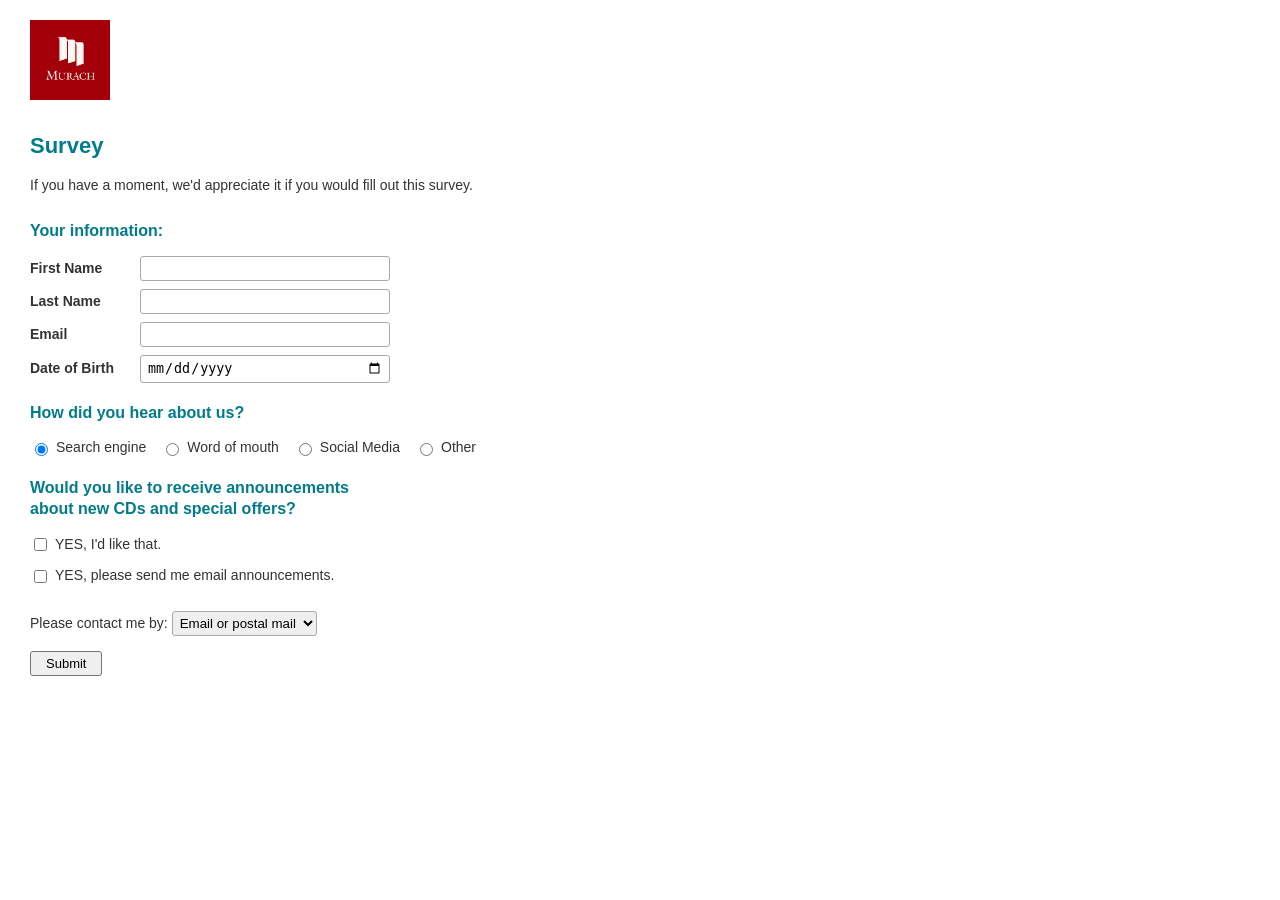
==== src/main/webapp/index.html @ 43de8ee8 "feat: email list survey app (JSP/Servlet) with Docker deploy for Render" ====
<!DOCTYPE html>
<html lang="en">
<head>
    <meta charset="UTF-8">
    <meta name="viewport" content="width=device-width, initial-scale=1.0">
    <title>Murach Survey</title>
    <link rel="stylesheet" href="styles/main.css">
</head>
<body>
    <main class="survey-container">
        <header>
            <!-- Đã cập nhật đường dẫn ảnh vào thư mục image -->
            <img src="image/images.png" alt="Murach Logo" class="logo">
            <h1>Survey</h1>
            <p class="intro-text">If you have a moment, we'd appreciate it if you would fill out this survey.</p>
        </header>

        <form action="emailList" method="POST">

            <section class="form-section">
                <h2>Your information:</h2>

                <div class="input-group">
                    <label for="firstName">First Name</label>
                    <input type="text" id="firstName" name="firstName" required>
                </div>
                <div class="input-group">
                    <label for="lastName">Last Name</label>
                    <input type="text" id="lastName" name="lastName" required>
                </div>
                <div class="input-group">
                    <label for="email">Email</label>
                    <input type="email" id="email" name="email" required>
                </div>
                <div class="input-group">
                    <label for="dob">Date of Birth</label>
                    <input type="date" id="dob" name="dob">
                </div>
            </section>

            <section class="form-section">
                <h2>How did you hear about us?</h2>
                <div class="radio-group">
                    <label><input type="radio" name="hearAbout" value="search" checked> Search engine</label>
                    <label><input type="radio" name="hearAbout" value="word"> Word of mouth</label>
                    <label><input type="radio" name="hearAbout" value="social"> Social Media</label>
                    <label><input type="radio" name="hearAbout" value="other"> Other</label>
                </div>
            </section>

            <section class="form-section">
                <h2>Would you like to receive announcements<br>about new CDs and special offers?</h2>
                <div class="checkbox-group">
                    <label><input type="checkbox" name="announcements" value="like"> YES, I'd like that.</label>
                    <label><input type="checkbox" name="announcements" value="email_announcements"> YES, please send me email announcements.</label>
                </div>
            </section>

            <section class="contact-method">
                <label for="contactBy">Please contact me by:</label>
                <select name="contactBy" id="contactBy">
                    <option value="email_or_postal">Email or postal mail</option>
                    <option value="email">Email</option>
                    <option value="postal">Postal mail</option>
                </select>
            </section>

            <button type="submit" class="submit-btn">Submit</button>
        </form>
    </main>
</body>
</html>
---- src/main/webapp/styles/main.css ----
:root {
    --primary-teal: #007c8a;
    --text-dark: #333;
    --border-gray: #a9a9a9;
    --bg-btn: #efefef;
    --bg-btn-hover: #e5e5e5;
}

*, *::before, *::after {
    box-sizing: border-box;
}

body {
    font-family: Arial, sans-serif;
    color: var(--text-dark);
    margin: 20px 30px;
    line-height: 1.4;
}

.survey-container {
    max-width: 800px;
}

.logo {
    height: 80px;
    margin-bottom: 10px;
}

header h1 {
    color: var(--primary-teal);
    font-size: 22px;
    margin-bottom: 10px;
}

.intro-text {
    font-size: 14px;
    margin-bottom: 25px;
}

.form-section {
    margin-bottom: 20px;
}

.form-section h2 {
    color: var(--primary-teal);
    font-size: 16px;
    margin-bottom: 15px;
    line-height: 1.3;
}

.input-group {
    display: flex;
    align-items: center;
    margin-bottom: 8px;
}

.input-group label {
    flex: 0 0 110px;
    font-weight: bold;
    font-size: 14px;
}

.input-group input {
    flex: 0 0 250px;
    padding: 4px 6px;
    border: 1px solid var(--border-gray);
    border-radius: 3px;
    transition: border-color 0.3s ease, box-shadow 0.3s ease;
}

.input-group input:focus {
    border-color: var(--primary-teal);
    outline: none;
    box-shadow: 0 0 4px rgba(0, 124, 138, 0.3);
}

.radio-group {
    display: flex;
    gap: 15px;
    font-size: 14px;
    flex-wrap: wrap;
}

.checkbox-group {
    display: flex;
    flex-direction: column;
    gap: 12px;
    font-size: 14px;
}

.radio-group label, .checkbox-group label {
    display: flex;
    align-items: center;
    gap: 5px;
    cursor: pointer;
}

.contact-method {
    font-size: 14px;
    margin-top: 25px;
    margin-bottom: 15px;
}

.contact-method select {
    padding: 3px;
    border: 1px solid var(--border-gray);
    border-radius: 3px;
}

.submit-btn {
    padding: 4px 15px;
    background-color: var(--bg-btn);
    border: 1px solid #767676;
    border-radius: 3px;
    font-size: 13px;
    cursor: pointer;
    transition: background-color 0.2s ease;
}

.submit-btn:hover {
    background-color: var(--bg-btn-hover);
}

/* Trang kết quả sau khi submit */
.result-row {
    display: flex;
    margin-bottom: 12px;
    font-size: 15px;
    align-items: baseline;
}
.result-row label {
    flex: 0 0 160px; /* Giữ độ rộng nhãn cố định để thẳng hàng */
    font-weight: bold;
    color: var(--primary-teal, #007c8a);
}
.result-row span {
    flex: 1;
    color: #333;
}
.announcement-list {
    margin: 0;
    padding-left: 20px;
}
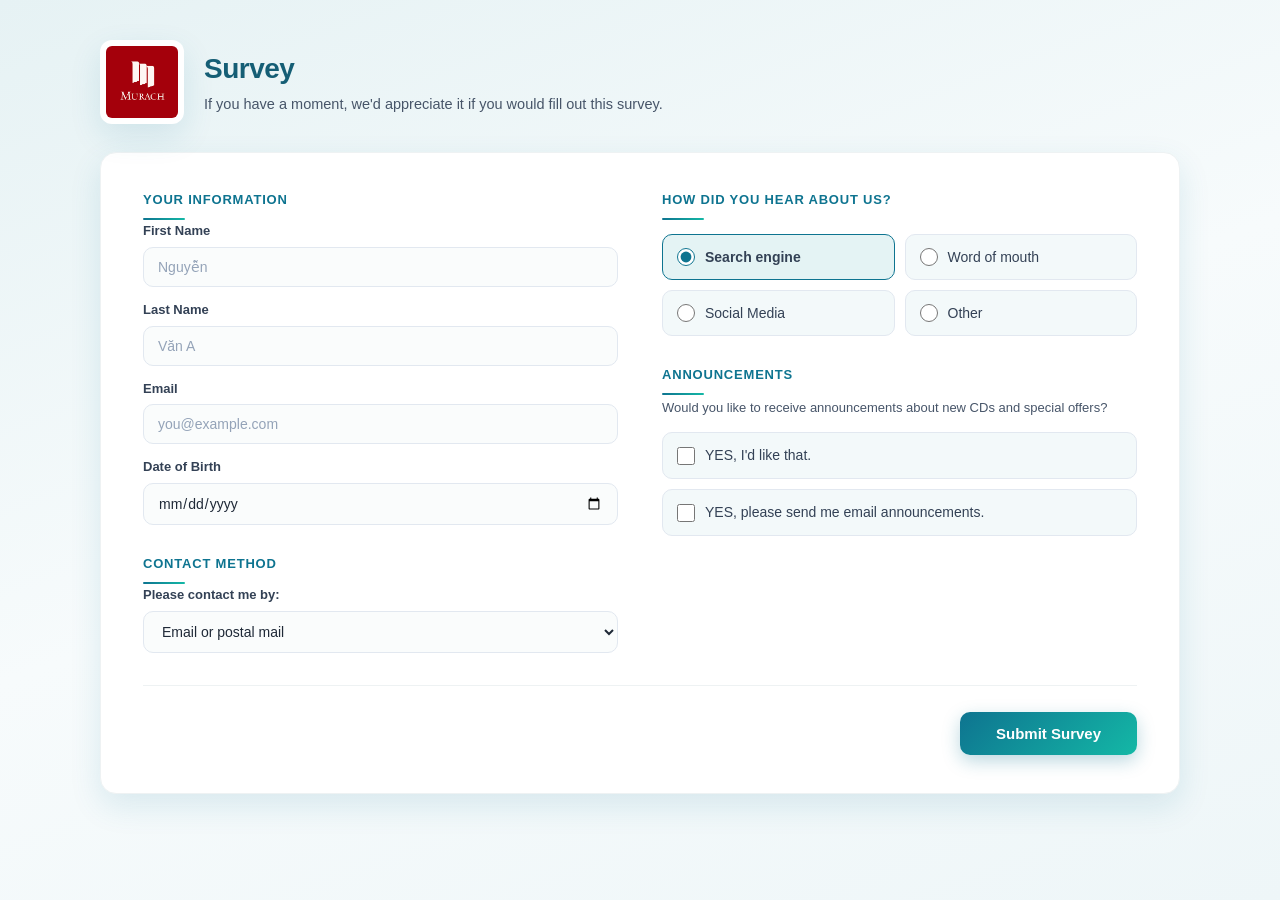
==== commit 0cc631b2: "style: redesign survey form with two-column card layout" ====
--- a/src/main/webapp/index.html
+++ b/src/main/webapp/index.html
@@ -8,64 +8,80 @@
 </head>
 <body>
     <main class="survey-container">
-        <header>
-            <!-- Đã cập nhật đường dẫn ảnh vào thư mục image -->
+
+        <header class="hero">
             <img src="image/images.png" alt="Murach Logo" class="logo">
-            <h1>Survey</h1>
-            <p class="intro-text">If you have a moment, we'd appreciate it if you would fill out this survey.</p>
+            <div class="hero-text">
+                <h1>Survey</h1>
+                <p class="intro-text">If you have a moment, we'd appreciate it if you would fill out this survey.</p>
+            </div>
         </header>
 
-        <form action="emailList" method="POST">
+        <form action="emailList" method="POST" class="survey-card">
 
-            <section class="form-section">
-                <h2>Your information:</h2>
+            <div class="form-grid">
 
-                <div class="input-group">
-                    <label for="firstName">First Name</label>
-                    <input type="text" id="firstName" name="firstName" required>
+                <div class="col">
+                    <section class="form-section">
+                        <h2>Your information</h2>
+
+                        <div class="input-group">
+                            <label for="firstName">First Name</label>
+                            <input type="text" id="firstName" name="firstName" placeholder="Nguyễn" required>
+                        </div>
+                        <div class="input-group">
+                            <label for="lastName">Last Name</label>
+                            <input type="text" id="lastName" name="lastName" placeholder="Văn A" required>
+                        </div>
+                        <div class="input-group">
+                            <label for="email">Email</label>
+                            <input type="email" id="email" name="email" placeholder="you@example.com" required>
+                        </div>
+                        <div class="input-group">
+                            <label for="dob">Date of Birth</label>
+                            <input type="date" id="dob" name="dob">
+                        </div>
+                    </section>
+
+                    <section class="form-section">
+                        <h2>Contact method</h2>
+                        <div class="contact-method">
+                            <label for="contactBy">Please contact me by:</label>
+                            <select name="contactBy" id="contactBy">
+                                <option value="email_or_postal">Email or postal mail</option>
+                                <option value="email">Email</option>
+                                <option value="postal">Postal mail</option>
+                            </select>
+                        </div>
+                    </section>
                 </div>
-                <div class="input-group">
-                    <label for="lastName">Last Name</label>
-                    <input type="text" id="lastName" name="lastName" required>
+
+                <div class="col">
+                    <section class="form-section">
+                        <h2>How did you hear about us?</h2>
+                        <div class="radio-group">
+                            <label><input type="radio" name="hearAbout" value="search" checked> Search engine</label>
+                            <label><input type="radio" name="hearAbout" value="word"> Word of mouth</label>
+                            <label><input type="radio" name="hearAbout" value="social"> Social Media</label>
+                            <label><input type="radio" name="hearAbout" value="other"> Other</label>
+                        </div>
+                    </section>
+
+                    <section class="form-section">
+                        <h2>Announcements</h2>
+                        <p class="section-hint">Would you like to receive announcements about new CDs and special offers?</p>
+                        <div class="checkbox-group">
+                            <label><input type="checkbox" name="announcements" value="like"> YES, I'd like that.</label>
+                            <label><input type="checkbox" name="announcements" value="email_announcements"> YES, please send me email announcements.</label>
+                        </div>
+                    </section>
                 </div>
-                <div class="input-group">
-                    <label for="email">Email</label>
-                    <input type="email" id="email" name="email" required>
-                </div>
-                <div class="input-group">
-                    <label for="dob">Date of Birth</label>
-                    <input type="date" id="dob" name="dob">
-                </div>
-            </section>
 
-            <section class="form-section">
-                <h2>How did you hear about us?</h2>
-                <div class="radio-group">
-                    <label><input type="radio" name="hearAbout" value="search" checked> Search engine</label>
-                    <label><input type="radio" name="hearAbout" value="word"> Word of mouth</label>
-                    <label><input type="radio" name="hearAbout" value="social"> Social Media</label>
-                    <label><input type="radio" name="hearAbout" value="other"> Other</label>
-                </div>
-            </section>
+            </div>
 
-            <section class="form-section">
-                <h2>Would you like to receive announcements<br>about new CDs and special offers?</h2>
-                <div class="checkbox-group">
-                    <label><input type="checkbox" name="announcements" value="like"> YES, I'd like that.</label>
-                    <label><input type="checkbox" name="announcements" value="email_announcements"> YES, please send me email announcements.</label>
-                </div>
-            </section>
-
-            <section class="contact-method">
-                <label for="contactBy">Please contact me by:</label>
-                <select name="contactBy" id="contactBy">
-                    <option value="email_or_postal">Email or postal mail</option>
-                    <option value="email">Email</option>
-                    <option value="postal">Postal mail</option>
-                </select>
-            </section>
-
-            <button type="submit" class="submit-btn">Submit</button>
+            <div class="submit-row">
+                <button type="submit" class="submit-btn">Submit Survey</button>
+            </div>
         </form>
     </main>
 </body>
--- a/src/main/webapp/styles/main.css
+++ b/src/main/webapp/styles/main.css
@@ -1,143 +1,326 @@
 :root {
-    --primary-teal: #007c8a;
-    --text-dark: #333;
-    --border-gray: #a9a9a9;
-    --bg-btn: #efefef;
-    --bg-btn-hover: #e5e5e5;
+    --primary: #0e7490;
+    --primary-dark: #155e75;
+    --accent: #14b8a6;
+    --text: #1f2937;
+    --subtext: #475569;
+    --border: #e2e8f0;
+    --bg-grad-1: #e6f2f4;
+    --bg-grad-2: #f7fbfc;
+    --card: #ffffff;
+    --chip: #f3f9fa;
+    --shadow: 0 12px 32px rgba(14, 116, 144, 0.12);
+    --radius: 16px;
 }
 
 *, *::before, *::after {
     box-sizing: border-box;
+    margin: 0;
+    padding: 0;
 }
 
 body {
-    font-family: Arial, sans-serif;
-    color: var(--text-dark);
-    margin: 20px 30px;
-    line-height: 1.4;
+    font-family: 'Segoe UI', Arial, sans-serif;
+    color: var(--text);
+    line-height: 1.45;
+    min-height: 100vh;
+    padding: 40px 20px;
+    background: linear-gradient(160deg, var(--bg-grad-1) 0%, var(--bg-grad-2) 50%, #eef6f8 100%);
 }
 
 .survey-container {
-    max-width: 800px;
+    max-width: 1080px;
+    margin: 0 auto;
+}
+
+/* ===== Header ===== */
+.hero {
+    display: flex;
+    align-items: center;
+    gap: 20px;
+    margin-bottom: 28px;
+    flex-wrap: wrap;
 }
 
 .logo {
-    height: 80px;
-    margin-bottom: 10px;
-}
-
-header h1 {
-    color: var(--primary-teal);
-    font-size: 22px;
-    margin-bottom: 10px;
+    height: 84px;
+    width: auto;
+    border-radius: 12px;
+    box-shadow: var(--shadow);
+    background: #fff;
+    padding: 6px;
+}
+
+.hero h1 {
+    font-size: 28px;
+    font-weight: 800;
+    letter-spacing: -0.5px;
+    color: var(--primary-dark);
+    margin-bottom: 4px;
 }
 
 .intro-text {
+    font-size: 14.5px;
+    color: var(--subtext);
+}
+
+/* ===== Form card ===== */
+.survey-card {
+    background: var(--card);
+    border: 1px solid #eef2f3;
+    border-radius: var(--radius);
+    box-shadow: var(--shadow);
+    padding: 38px 42px;
+}
+
+.form-grid {
+    display: grid;
+    grid-template-columns: 1fr 1fr;
+    gap: 44px;
+}
+
+.col {
+    display: flex;
+    flex-direction: column;
+    gap: 30px;
+    min-width: 0;
+}
+
+/* ===== Sections ===== */
+.form-section h2 {
+    font-size: 13px;
+    font-weight: 700;
+    text-transform: uppercase;
+    letter-spacing: 0.8px;
+    color: var(--primary);
+    margin-bottom: 2px;
+    position: relative;
+    padding-bottom: 10px;
+}
+
+.form-section h2::after {
+    content: '';
+    position: absolute;
+    left: 0;
+    bottom: 0;
+    height: 2px;
+    width: 42px;
+    background: linear-gradient(90deg, var(--primary), var(--accent));
+    border-radius: 2px;
+}
+
+.section-hint {
+    font-size: 13px;
+    color: var(--subtext);
+    margin: 4px 0 14px;
+}
+
+/* ===== Inputs ===== */
+.input-group {
+    display: flex;
+    flex-direction: column;
+    margin-bottom: 14px;
+}
+
+.input-group:last-child {
+    margin-bottom: 0;
+}
+
+.input-group label {
+    font-size: 13px;
+    font-weight: 600;
+    color: #334155;
+    margin-bottom: 6px;
+}
+
+.input-group input,
+.contact-method select {
+    width: 100%;
+    padding: 11px 14px;
     font-size: 14px;
-    margin-bottom: 25px;
-}
-
-.form-section {
-    margin-bottom: 20px;
-}
-
-.form-section h2 {
-    color: var(--primary-teal);
-    font-size: 16px;
-    margin-bottom: 15px;
-    line-height: 1.3;
-}
-
-.input-group {
+    font-family: inherit;
+    color: var(--text);
+    background: #fafcfc;
+    border: 1.5px solid var(--border);
+    border-radius: 10px;
+    transition: border-color 0.2s ease, box-shadow 0.2s ease, background 0.2s ease;
+}
+
+.input-group input::placeholder {
+    color: #94a3b8;
+}
+
+.input-group input:focus,
+.contact-method select:focus {
+    outline: none;
+    border-color: var(--primary);
+    background: #fff;
+    box-shadow: 0 0 0 3px rgba(14, 116, 144, 0.12);
+}
+
+input[type="date"] {
+    color-scheme: light;
+}
+
+.contact-method label {
+    display: block;
+    font-size: 13px;
+    font-weight: 600;
+    color: #334155;
+    margin-bottom: 6px;
+}
+
+/* ===== Radio & checkbox chips ===== */
+.radio-group {
+    display: grid;
+    grid-template-columns: repeat(2, 1fr);
+    gap: 10px;
+    margin-top: 14px;
+}
+
+.radio-group label,
+.checkbox-group label {
     display: flex;
     align-items: center;
-    margin-bottom: 8px;
-}
-
-.input-group label {
-    flex: 0 0 110px;
-    font-weight: bold;
+    gap: 10px;
+    padding: 12px 14px;
     font-size: 14px;
-}
-
-.input-group input {
-    flex: 0 0 250px;
-    padding: 4px 6px;
-    border: 1px solid var(--border-gray);
-    border-radius: 3px;
-    transition: border-color 0.3s ease, box-shadow 0.3s ease;
-}
-
-.input-group input:focus {
-    border-color: var(--primary-teal);
-    outline: none;
-    box-shadow: 0 0 4px rgba(0, 124, 138, 0.3);
-}
-
-.radio-group {
-    display: flex;
-    gap: 15px;
-    font-size: 14px;
-    flex-wrap: wrap;
+    color: #334155;
+    background: var(--chip);
+    border: 1.5px solid var(--border);
+    border-radius: 10px;
+    cursor: pointer;
+    transition: border-color 0.15s ease, background 0.15s ease, transform 0.15s ease;
+}
+
+.radio-group label:hover,
+.checkbox-group label:hover {
+    border-color: var(--accent);
+    transform: translateY(-1px);
+}
+
+.radio-group label:has(input:checked),
+.checkbox-group label:has(input:checked) {
+    background: #e4f3f4;
+    border-color: var(--primary);
+    font-weight: 600;
 }
 
 .checkbox-group {
     display: flex;
     flex-direction: column;
-    gap: 12px;
-    font-size: 14px;
-}
-
-.radio-group label, .checkbox-group label {
-    display: flex;
-    align-items: center;
-    gap: 5px;
+    gap: 10px;
+    margin-top: 14px;
+}
+
+.checkbox-group label {
+    line-height: 1.5;
+}
+
+input[type="radio"],
+input[type="checkbox"] {
+    width: 18px;
+    height: 18px;
+    flex-shrink: 0;
+    accent-color: var(--primary);
     cursor: pointer;
 }
 
-.contact-method {
-    font-size: 14px;
-    margin-top: 25px;
-    margin-bottom: 15px;
-}
-
-.contact-method select {
-    padding: 3px;
-    border: 1px solid var(--border-gray);
-    border-radius: 3px;
+input[type="radio"] {
+    border-radius: 50%;
+}
+
+/* ===== Submit ===== */
+.submit-row {
+    margin-top: 32px;
+    padding-top: 26px;
+    border-top: 1px solid #eef2f3;
+    display: flex;
+    justify-content: flex-end;
 }
 
 .submit-btn {
-    padding: 4px 15px;
-    background-color: var(--bg-btn);
-    border: 1px solid #767676;
-    border-radius: 3px;
-    font-size: 13px;
+    padding: 13px 36px;
+    font-size: 15px;
+    font-weight: 600;
+    font-family: inherit;
+    color: #fff;
+    background: linear-gradient(135deg, var(--primary) 0%, var(--accent) 100%);
+    border: none;
+    border-radius: 10px;
     cursor: pointer;
-    transition: background-color 0.2s ease;
+    box-shadow: 0 6px 18px rgba(14, 116, 144, 0.28);
+    transition: transform 0.15s ease, box-shadow 0.15s ease;
 }
 
 .submit-btn:hover {
-    background-color: var(--bg-btn-hover);
-}
-
-/* Trang kết quả sau khi submit */
+    transform: translateY(-2px);
+    box-shadow: 0 10px 24px rgba(14, 116, 144, 0.34);
+}
+
+.submit-btn:active {
+    transform: translateY(0);
+    box-shadow: 0 4px 12px rgba(14, 116, 144, 0.24);
+}
+
+/* ===== Result page (thanks.jsp) ===== */
 .result-row {
     display: flex;
-    margin-bottom: 12px;
+    margin-bottom: 14px;
     font-size: 15px;
     align-items: baseline;
 }
+
 .result-row label {
-    flex: 0 0 160px; /* Giữ độ rộng nhãn cố định để thẳng hàng */
-    font-weight: bold;
-    color: var(--primary-teal, #007c8a);
-}
+    flex: 0 0 180px;
+    font-weight: 700;
+    color: var(--primary-dark);
+}
+
 .result-row span {
     flex: 1;
-    color: #333;
-}
+    color: #334155;
+}
+
 .announcement-list {
     margin: 0;
     padding-left: 20px;
+}
+
+.badge {
+    margin-left: auto;
+    font-size: 12px;
+    font-weight: 600;
+    color: var(--primary);
+    background: #e4f3f4;
+    padding: 6px 12px;
+    border-radius: 999px;
+}
+
+/* ===== Responsive ===== */
+@media (max-width: 760px) {
+    body {
+        padding: 24px 12px;
+    }
+
+    .survey-card {
+        padding: 26px 20px;
+    }
+
+    .form-grid {
+        grid-template-columns: 1fr;
+        gap: 30px;
+    }
+
+    .radio-group {
+        grid-template-columns: 1fr;
+    }
+
+    .submit-row {
+        justify-content: stretch;
+    }
+
+    .submit-btn {
+        width: 100%;
+    }
 }
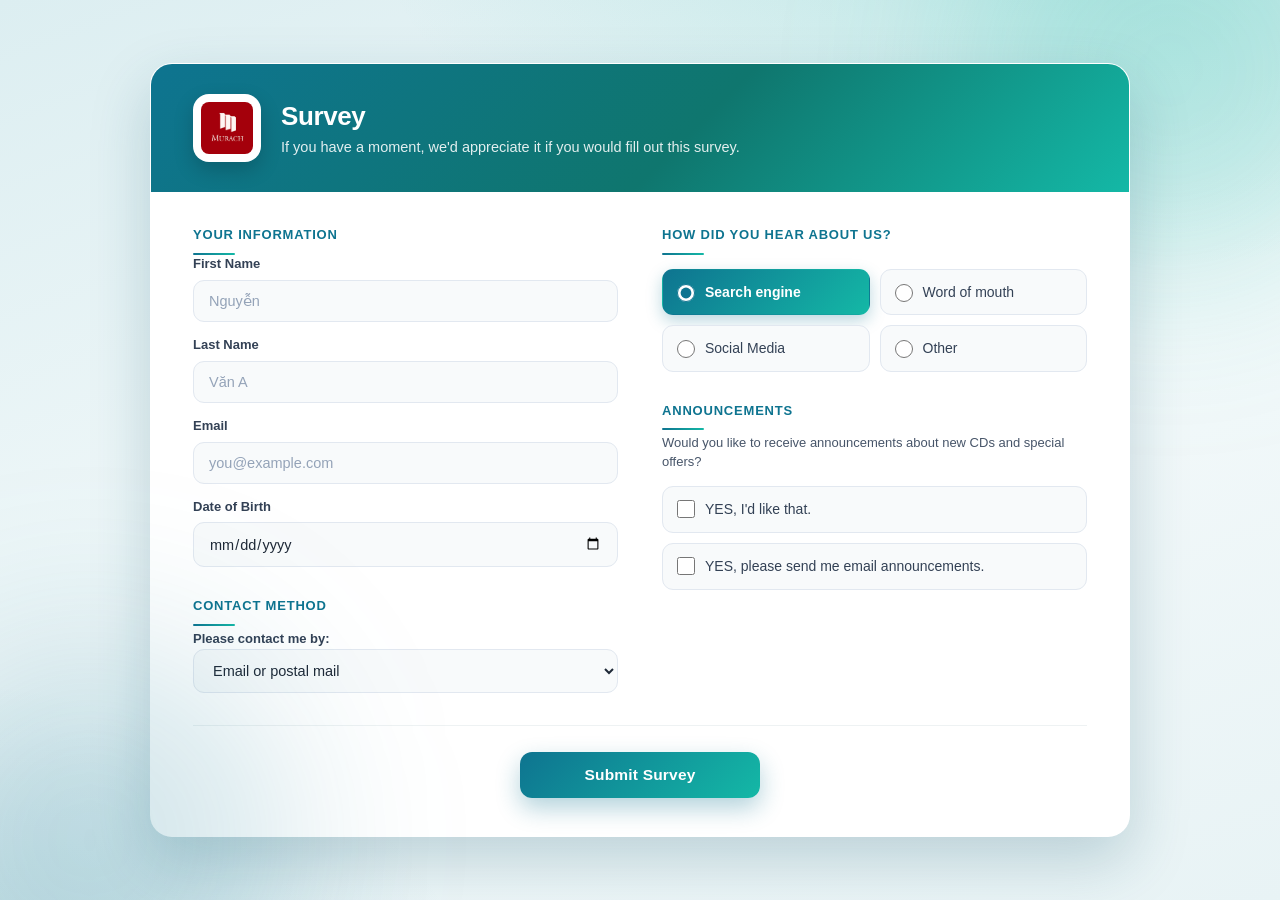
==== commit f1f9ab04: "style: center card layout with gradient hero band and chip styling" ====
--- a/src/main/webapp/index.html
+++ b/src/main/webapp/index.html
@@ -9,80 +9,83 @@
 <body>
     <main class="survey-container">
 
-        <header class="hero">
-            <img src="image/images.png" alt="Murach Logo" class="logo">
-            <div class="hero-text">
-                <h1>Survey</h1>
-                <p class="intro-text">If you have a moment, we'd appreciate it if you would fill out this survey.</p>
-            </div>
-        </header>
+        <div class="survey-card">
 
-        <form action="emailList" method="POST" class="survey-card">
+            <header class="hero">
+                <img src="image/images.png" alt="Murach Logo" class="logo">
+                <div class="hero-text">
+                    <h1>Survey</h1>
+                    <p class="intro-text">If you have a moment, we'd appreciate it if you would fill out this survey.</p>
+                </div>
+            </header>
 
-            <div class="form-grid">
+            <form action="emailList" method="POST" class="form-body">
 
-                <div class="col">
-                    <section class="form-section">
-                        <h2>Your information</h2>
+                <div class="form-grid">
 
-                        <div class="input-group">
-                            <label for="firstName">First Name</label>
-                            <input type="text" id="firstName" name="firstName" placeholder="Nguyễn" required>
-                        </div>
-                        <div class="input-group">
-                            <label for="lastName">Last Name</label>
-                            <input type="text" id="lastName" name="lastName" placeholder="Văn A" required>
-                        </div>
-                        <div class="input-group">
-                            <label for="email">Email</label>
-                            <input type="email" id="email" name="email" placeholder="you@example.com" required>
-                        </div>
-                        <div class="input-group">
-                            <label for="dob">Date of Birth</label>
-                            <input type="date" id="dob" name="dob">
-                        </div>
-                    </section>
+                    <div class="col">
+                        <section class="form-section">
+                            <h2>Your information</h2>
 
-                    <section class="form-section">
-                        <h2>Contact method</h2>
-                        <div class="contact-method">
-                            <label for="contactBy">Please contact me by:</label>
-                            <select name="contactBy" id="contactBy">
-                                <option value="email_or_postal">Email or postal mail</option>
-                                <option value="email">Email</option>
-                                <option value="postal">Postal mail</option>
-                            </select>
-                        </div>
-                    </section>
+                            <div class="input-group">
+                                <label for="firstName">First Name</label>
+                                <input type="text" id="firstName" name="firstName" placeholder="Nguyễn" required>
+                            </div>
+                            <div class="input-group">
+                                <label for="lastName">Last Name</label>
+                                <input type="text" id="lastName" name="lastName" placeholder="Văn A" required>
+                            </div>
+                            <div class="input-group">
+                                <label for="email">Email</label>
+                                <input type="email" id="email" name="email" placeholder="you@example.com" required>
+                            </div>
+                            <div class="input-group">
+                                <label for="dob">Date of Birth</label>
+                                <input type="date" id="dob" name="dob">
+                            </div>
+                        </section>
+
+                        <section class="form-section">
+                            <h2>Contact method</h2>
+                            <div class="contact-method">
+                                <label for="contactBy">Please contact me by:</label>
+                                <select name="contactBy" id="contactBy">
+                                    <option value="email_or_postal">Email or postal mail</option>
+                                    <option value="email">Email</option>
+                                    <option value="postal">Postal mail</option>
+                                </select>
+                            </div>
+                        </section>
+                    </div>
+
+                    <div class="col">
+                        <section class="form-section">
+                            <h2>How did you hear about us?</h2>
+                            <div class="radio-group">
+                                <label><input type="radio" name="hearAbout" value="search" checked> Search engine</label>
+                                <label><input type="radio" name="hearAbout" value="word"> Word of mouth</label>
+                                <label><input type="radio" name="hearAbout" value="social"> Social Media</label>
+                                <label><input type="radio" name="hearAbout" value="other"> Other</label>
+                            </div>
+                        </section>
+
+                        <section class="form-section">
+                            <h2>Announcements</h2>
+                            <p class="section-hint">Would you like to receive announcements about new CDs and special offers?</p>
+                            <div class="checkbox-group">
+                                <label><input type="checkbox" name="announcements" value="like"> YES, I'd like that.</label>
+                                <label><input type="checkbox" name="announcements" value="email_announcements"> YES, please send me email announcements.</label>
+                            </div>
+                        </section>
+                    </div>
+
                 </div>
 
-                <div class="col">
-                    <section class="form-section">
-                        <h2>How did you hear about us?</h2>
-                        <div class="radio-group">
-                            <label><input type="radio" name="hearAbout" value="search" checked> Search engine</label>
-                            <label><input type="radio" name="hearAbout" value="word"> Word of mouth</label>
-                            <label><input type="radio" name="hearAbout" value="social"> Social Media</label>
-                            <label><input type="radio" name="hearAbout" value="other"> Other</label>
-                        </div>
-                    </section>
-
-                    <section class="form-section">
-                        <h2>Announcements</h2>
-                        <p class="section-hint">Would you like to receive announcements about new CDs and special offers?</p>
-                        <div class="checkbox-group">
-                            <label><input type="checkbox" name="announcements" value="like"> YES, I'd like that.</label>
-                            <label><input type="checkbox" name="announcements" value="email_announcements"> YES, please send me email announcements.</label>
-                        </div>
-                    </section>
+                <div class="submit-row">
+                    <button type="submit" class="submit-btn">Submit Survey</button>
                 </div>
-
-            </div>
-
-            <div class="submit-row">
-                <button type="submit" class="submit-btn">Submit Survey</button>
-            </div>
-        </form>
+            </form>
+        </div>
     </main>
 </body>
 </html>
--- a/src/main/webapp/styles/main.css
+++ b/src/main/webapp/styles/main.css
@@ -1,16 +1,13 @@
 :root {
     --primary: #0e7490;
-    --primary-dark: #155e75;
+    --primary-dark: #164e63;
     --accent: #14b8a6;
     --text: #1f2937;
     --subtext: #475569;
     --border: #e2e8f0;
-    --bg-grad-1: #e6f2f4;
-    --bg-grad-2: #f7fbfc;
     --card: #ffffff;
-    --chip: #f3f9fa;
-    --shadow: 0 12px 32px rgba(14, 116, 144, 0.12);
-    --radius: 16px;
+    --shadow: 0 24px 60px rgba(13, 84, 105, 0.22);
+    --radius-lg: 22px;
 }
 
 *, *::before, *::after {
@@ -23,54 +20,98 @@
     font-family: 'Segoe UI', Arial, sans-serif;
     color: var(--text);
     line-height: 1.45;
-    min-height: 100vh;
-    padding: 40px 20px;
-    background: linear-gradient(160deg, var(--bg-grad-1) 0%, var(--bg-grad-2) 50%, #eef6f8 100%);
-}
-
+    min-height: 100svh;
+    display: flex;
+    padding: 48px 20px;
+    background:
+        radial-gradient(1200px 600px at 85% -10%, rgba(20, 184, 166, 0.20), transparent 60%),
+        radial-gradient(1000px 520px at -10% 110%, rgba(14, 116, 144, 0.18), transparent 60%),
+        linear-gradient(160deg, #dceef1 0%, #f3f9fa 55%, #e8f3f5 100%);
+}
+
+/* Blobs mờ lơ lửng phía sau card */
+body::before,
+body::after {
+    content: '';
+    position: fixed;
+    border-radius: 50%;
+    filter: blur(90px);
+    z-index: 0;
+    pointer-events: none;
+}
+
+body::before {
+    width: 420px;
+    height: 420px;
+    background: rgba(20, 184, 166, 0.20);
+    top: -140px;
+    right: -100px;
+}
+
+body::after {
+    width: 400px;
+    height: 400px;
+    background: rgba(14, 116, 144, 0.18);
+    bottom: -140px;
+    left: -110px;
+}
+
+/* ===== Card center dọc + ngang ===== */
 .survey-container {
-    max-width: 1080px;
-    margin: 0 auto;
-}
-
-/* ===== Header ===== */
+    margin: auto;
+    width: 100%;
+    max-width: 980px;
+}
+
+.survey-card {
+    background: var(--card);
+    border-radius: var(--radius-lg);
+    overflow: hidden;
+    box-shadow: var(--shadow);
+    border: 1px solid rgba(255, 255, 255, 0.6);
+    animation: rise 0.5s ease both;
+}
+
+@keyframes rise {
+    from { opacity: 0; transform: translateY(16px); }
+    to   { opacity: 1; transform: none; }
+}
+
+/* ===== Hero band ===== */
 .hero {
     display: flex;
     align-items: center;
     gap: 20px;
-    margin-bottom: 28px;
-    flex-wrap: wrap;
+    padding: 30px 42px;
+    background: linear-gradient(135deg, var(--primary) 0%, #0f766e 55%, var(--accent) 100%);
+    color: #fff;
 }
 
 .logo {
-    height: 84px;
-    width: auto;
-    border-radius: 12px;
-    box-shadow: var(--shadow);
+    height: 68px;
+    width: 68px;
+    object-fit: cover;
+    border-radius: 16px;
     background: #fff;
-    padding: 6px;
+    padding: 8px;
+    box-shadow: 0 8px 20px rgba(0, 0, 0, 0.18);
 }
 
 .hero h1 {
-    font-size: 28px;
+    font-size: 26px;
     font-weight: 800;
-    letter-spacing: -0.5px;
-    color: var(--primary-dark);
-    margin-bottom: 4px;
+    letter-spacing: -0.4px;
+    margin-bottom: 2px;
 }
 
 .intro-text {
     font-size: 14.5px;
-    color: var(--subtext);
-}
-
-/* ===== Form card ===== */
-.survey-card {
-    background: var(--card);
-    border: 1px solid #eef2f3;
-    border-radius: var(--radius);
-    box-shadow: var(--shadow);
-    padding: 38px 42px;
+    color: rgba(255, 255, 255, 0.88);
+}
+
+/* ===== Form body ===== */
+.form-body {
+    padding: 34px 42px 38px;
 }
 
 .form-grid {
@@ -93,9 +134,8 @@
     text-transform: uppercase;
     letter-spacing: 0.8px;
     color: var(--primary);
-    margin-bottom: 2px;
+    padding-bottom: 10px;
     position: relative;
-    padding-bottom: 10px;
 }
 
 .form-section h2::after {
@@ -103,8 +143,8 @@
     position: absolute;
     left: 0;
     bottom: 0;
+    width: 42px;
     height: 2px;
-    width: 42px;
     background: linear-gradient(90deg, var(--primary), var(--accent));
     border-radius: 2px;
 }
@@ -126,7 +166,8 @@
     margin-bottom: 0;
 }
 
-.input-group label {
+.input-group label,
+.contact-method label {
     font-size: 13px;
     font-weight: 600;
     color: #334155;
@@ -136,13 +177,13 @@
 .input-group input,
 .contact-method select {
     width: 100%;
-    padding: 11px 14px;
-    font-size: 14px;
+    padding: 12px 15px;
+    font-size: 14.5px;
     font-family: inherit;
     color: var(--text);
-    background: #fafcfc;
+    background: #f8fafb;
     border: 1.5px solid var(--border);
-    border-radius: 10px;
+    border-radius: 11px;
     transition: border-color 0.2s ease, box-shadow 0.2s ease, background 0.2s ease;
 }
 
@@ -155,19 +196,11 @@
     outline: none;
     border-color: var(--primary);
     background: #fff;
-    box-shadow: 0 0 0 3px rgba(14, 116, 144, 0.12);
+    box-shadow: 0 0 0 3.5px rgba(14, 116, 144, 0.13);
 }
 
 input[type="date"] {
     color-scheme: light;
-}
-
-.contact-method label {
-    display: block;
-    font-size: 13px;
-    font-weight: 600;
-    color: #334155;
-    margin-bottom: 6px;
 }
 
 /* ===== Radio & checkbox chips ===== */
@@ -185,12 +218,14 @@
     gap: 10px;
     padding: 12px 14px;
     font-size: 14px;
+    font-weight: 500;
     color: #334155;
-    background: var(--chip);
+    background: #f8fafb;
     border: 1.5px solid var(--border);
-    border-radius: 10px;
+    border-radius: 11px;
     cursor: pointer;
-    transition: border-color 0.15s ease, background 0.15s ease, transform 0.15s ease;
+    transition: border-color 0.15s ease, background 0.15s ease,
+                transform 0.15s ease, box-shadow 0.15s ease, color 0.15s ease;
 }
 
 .radio-group label:hover,
@@ -199,11 +234,14 @@
     transform: translateY(-1px);
 }
 
+/* Chip được chọn: gradient + chữ trắng */
 .radio-group label:has(input:checked),
 .checkbox-group label:has(input:checked) {
-    background: #e4f3f4;
-    border-color: var(--primary);
-    font-weight: 600;
+    background: linear-gradient(135deg, var(--primary), var(--accent));
+    border-color: transparent;
+    color: #fff;
+    font-weight: 700;
+    box-shadow: 0 6px 16px rgba(14, 116, 144, 0.28);
 }
 
 .checkbox-group {
@@ -215,6 +253,7 @@
 
 .checkbox-group label {
     line-height: 1.5;
+    align-items: flex-start;
 }
 
 input[type="radio"],
@@ -224,10 +263,7 @@
     flex-shrink: 0;
     accent-color: var(--primary);
     cursor: pointer;
-}
-
-input[type="radio"] {
-    border-radius: 50%;
+    margin-top: 1px;
 }
 
 /* ===== Submit ===== */
@@ -236,31 +272,34 @@
     padding-top: 26px;
     border-top: 1px solid #eef2f3;
     display: flex;
-    justify-content: flex-end;
+    justify-content: center;
 }
 
 .submit-btn {
-    padding: 13px 36px;
-    font-size: 15px;
-    font-weight: 600;
+    min-width: 240px;
+    padding: 14px 40px;
+    font-size: 15.5px;
+    font-weight: 700;
     font-family: inherit;
+    letter-spacing: 0.2px;
     color: #fff;
     background: linear-gradient(135deg, var(--primary) 0%, var(--accent) 100%);
     border: none;
-    border-radius: 10px;
+    border-radius: 12px;
     cursor: pointer;
-    box-shadow: 0 6px 18px rgba(14, 116, 144, 0.28);
-    transition: transform 0.15s ease, box-shadow 0.15s ease;
+    box-shadow: 0 10px 24px rgba(14, 116, 144, 0.32);
+    transition: transform 0.15s ease, box-shadow 0.15s ease, filter 0.15s ease;
 }
 
 .submit-btn:hover {
     transform: translateY(-2px);
-    box-shadow: 0 10px 24px rgba(14, 116, 144, 0.34);
+    box-shadow: 0 14px 30px rgba(14, 116, 144, 0.40);
+    filter: brightness(1.05);
 }
 
 .submit-btn:active {
     transform: translateY(0);
-    box-shadow: 0 4px 12px rgba(14, 116, 144, 0.24);
+    box-shadow: 0 6px 14px rgba(14, 116, 144, 0.26);
 }
 
 /* ===== Result page (thanks.jsp) ===== */
@@ -287,23 +326,19 @@
     padding-left: 20px;
 }
 
-.badge {
-    margin-left: auto;
-    font-size: 12px;
-    font-weight: 600;
-    color: var(--primary);
-    background: #e4f3f4;
-    padding: 6px 12px;
-    border-radius: 999px;
-}
-
 /* ===== Responsive ===== */
 @media (max-width: 760px) {
     body {
         padding: 24px 12px;
     }
 
-    .survey-card {
+    .hero {
+        flex-direction: column;
+        text-align: center;
+        padding: 26px 20px;
+    }
+
+    .form-body {
         padding: 26px 20px;
     }
 
@@ -316,11 +351,8 @@
         grid-template-columns: 1fr;
     }
 
-    .submit-row {
-        justify-content: stretch;
-    }
-
     .submit-btn {
         width: 100%;
+        min-width: 0;
     }
 }
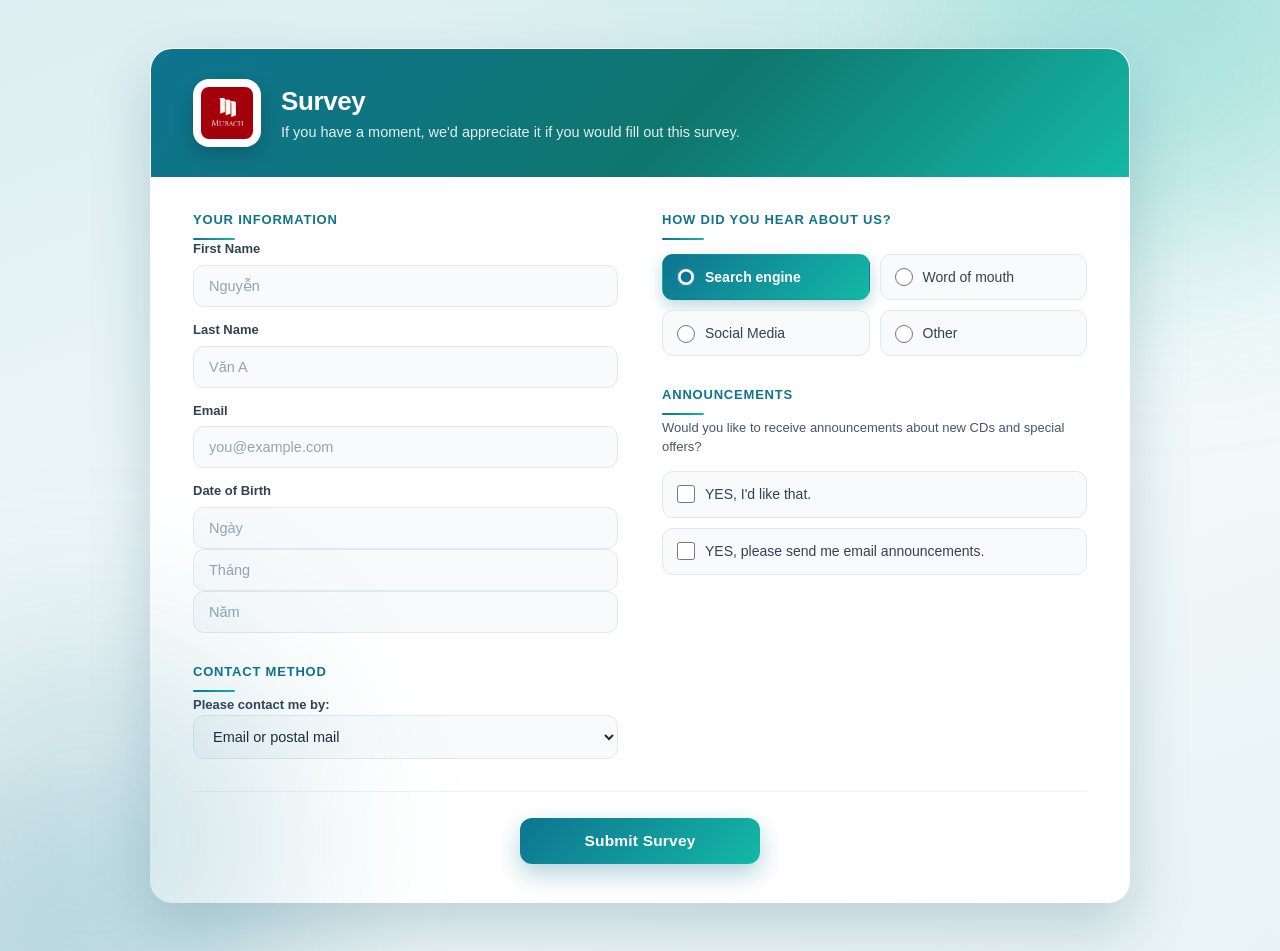
==== commit 28147baa: "style: indigo/violet theme polish with cohesive results page - New indigo palette (--primary #4f46e5" ====
--- a/src/main/webapp/index.html
+++ b/src/main/webapp/index.html
@@ -4,7 +4,7 @@
     <meta charset="UTF-8">
     <meta name="viewport" content="width=device-width, initial-scale=1.0">
     <title>Murach Survey</title>
-    <link rel="stylesheet" href="styles/main.css">
+    <link rel="stylesheet" href="styles/main.css?v=4">
 </head>
 <body>
     <main class="survey-container">
@@ -40,8 +40,16 @@
                                 <input type="email" id="email" name="email" placeholder="you@example.com" required>
                             </div>
                             <div class="input-group">
-                                <label for="dob">Date of Birth</label>
-                                <input type="date" id="dob" name="dob">
+                                <label for="dobYear">Date of Birth</label>
+                                <div class="dob-row">
+                                    <input type="number" id="dobDay" name="dobDay" class="dob-input"
+                                           min="1" max="31" placeholder="Ngày">
+                                    <input type="number" id="dobMonth" name="dobMonth" class="dob-input"
+                                           min="1" max="12" placeholder="Tháng">
+                                    <input type="number" id="dobYear" name="dobYear" class="dob-input dob-year"
+                                           min="1900" max="2026" placeholder="Năm">
+                                </div>
+                                <input type="hidden" name="dob" id="dob">
                             </div>
                         </section>
 
@@ -85,6 +93,22 @@
                     <button type="submit" class="submit-btn">Submit Survey</button>
                 </div>
             </form>
+
+            <script>
+                // Ghép ngày/tháng/năm thành dob (YYYY-MM-DD) như input type="date" cũ
+                (function () {
+                    var ids = ['dobDay', 'dobMonth', 'dobYear'];
+                    var inputs = ids.map(function (id) { return document.getElementById(id); });
+                    var dob = document.getElementById('dob');
+                    function sync() {
+                        var v = ids.map(function (_, i) { return inputs[i].value; });
+                        dob.value = v[0] && v[1] && v[2]
+                            ? v[2].padStart(4, '0') + '-' + v[1].padStart(2, '0') + '-' + v[0].padStart(2, '0')
+                            : '';
+                    }
+                    inputs.forEach(function (i) { i.addEventListener('input', sync); });
+                })();
+            </script>
         </div>
     </main>
 </body>
